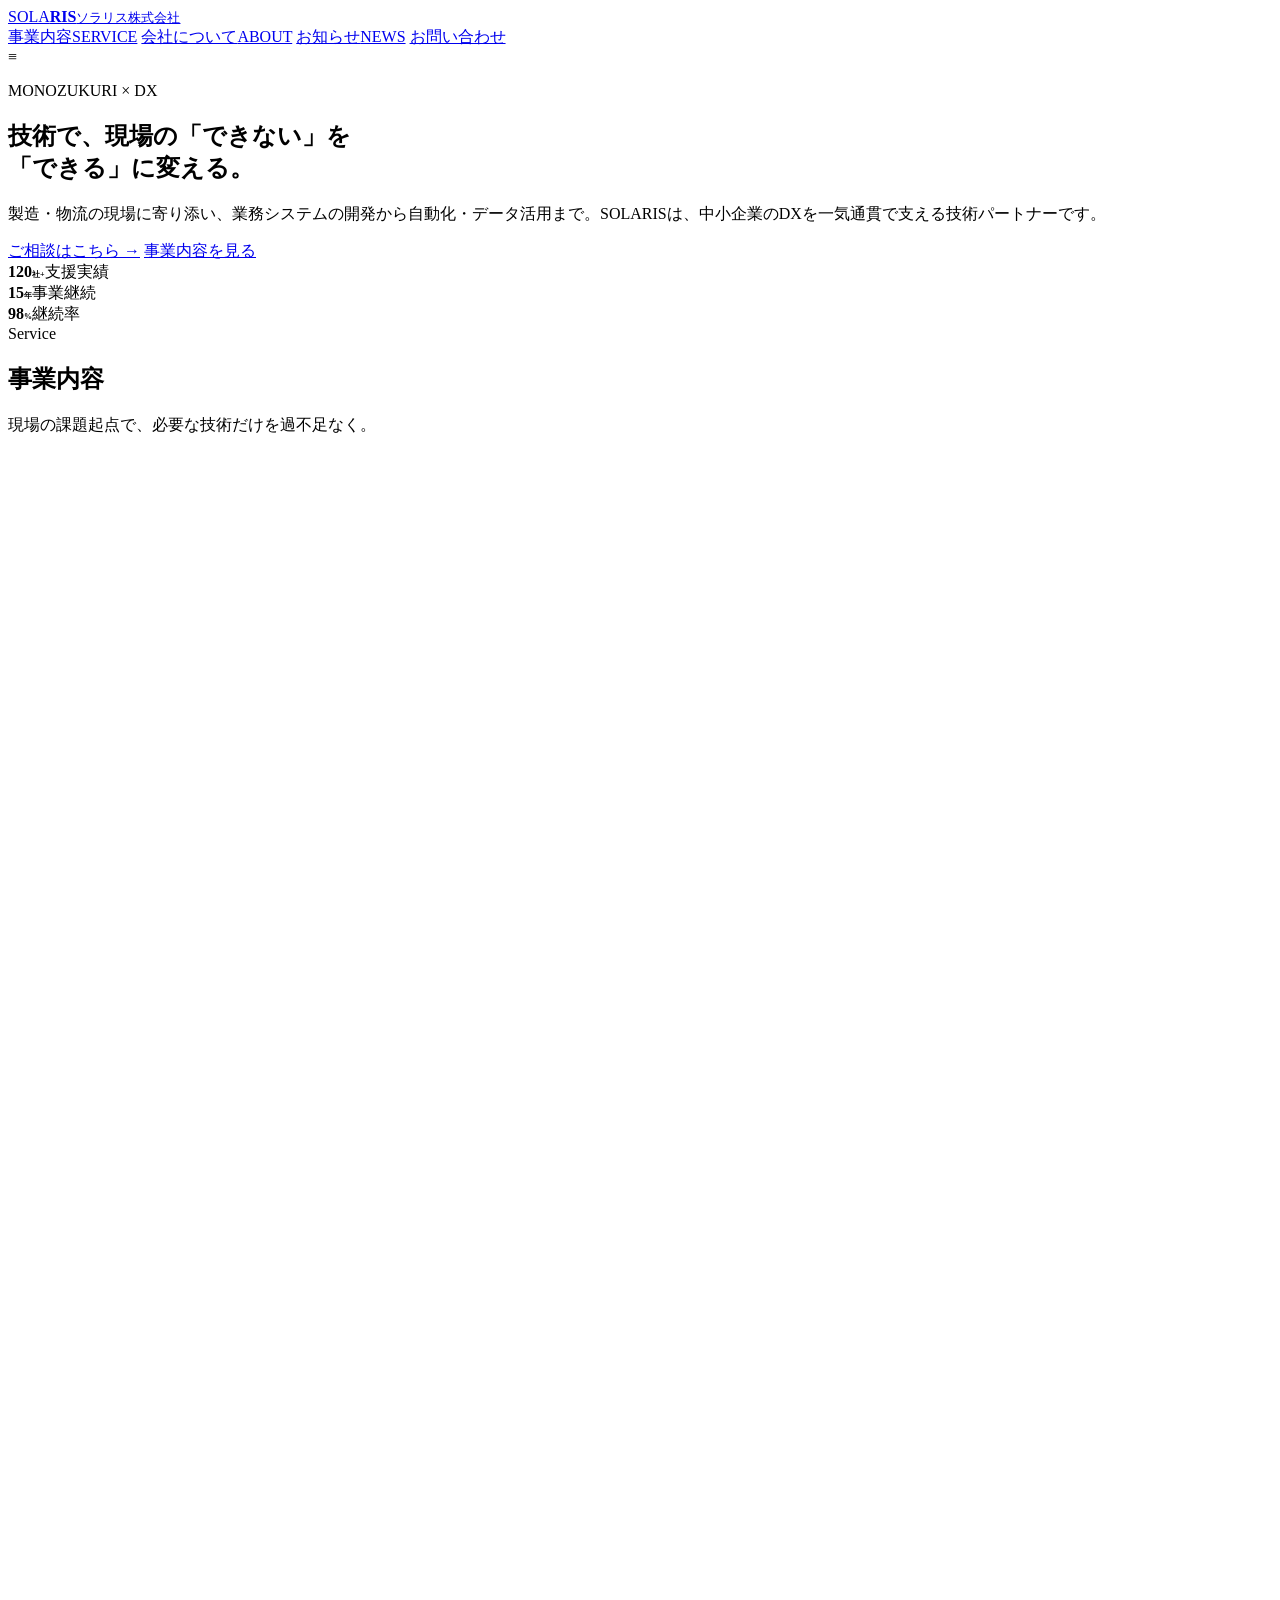
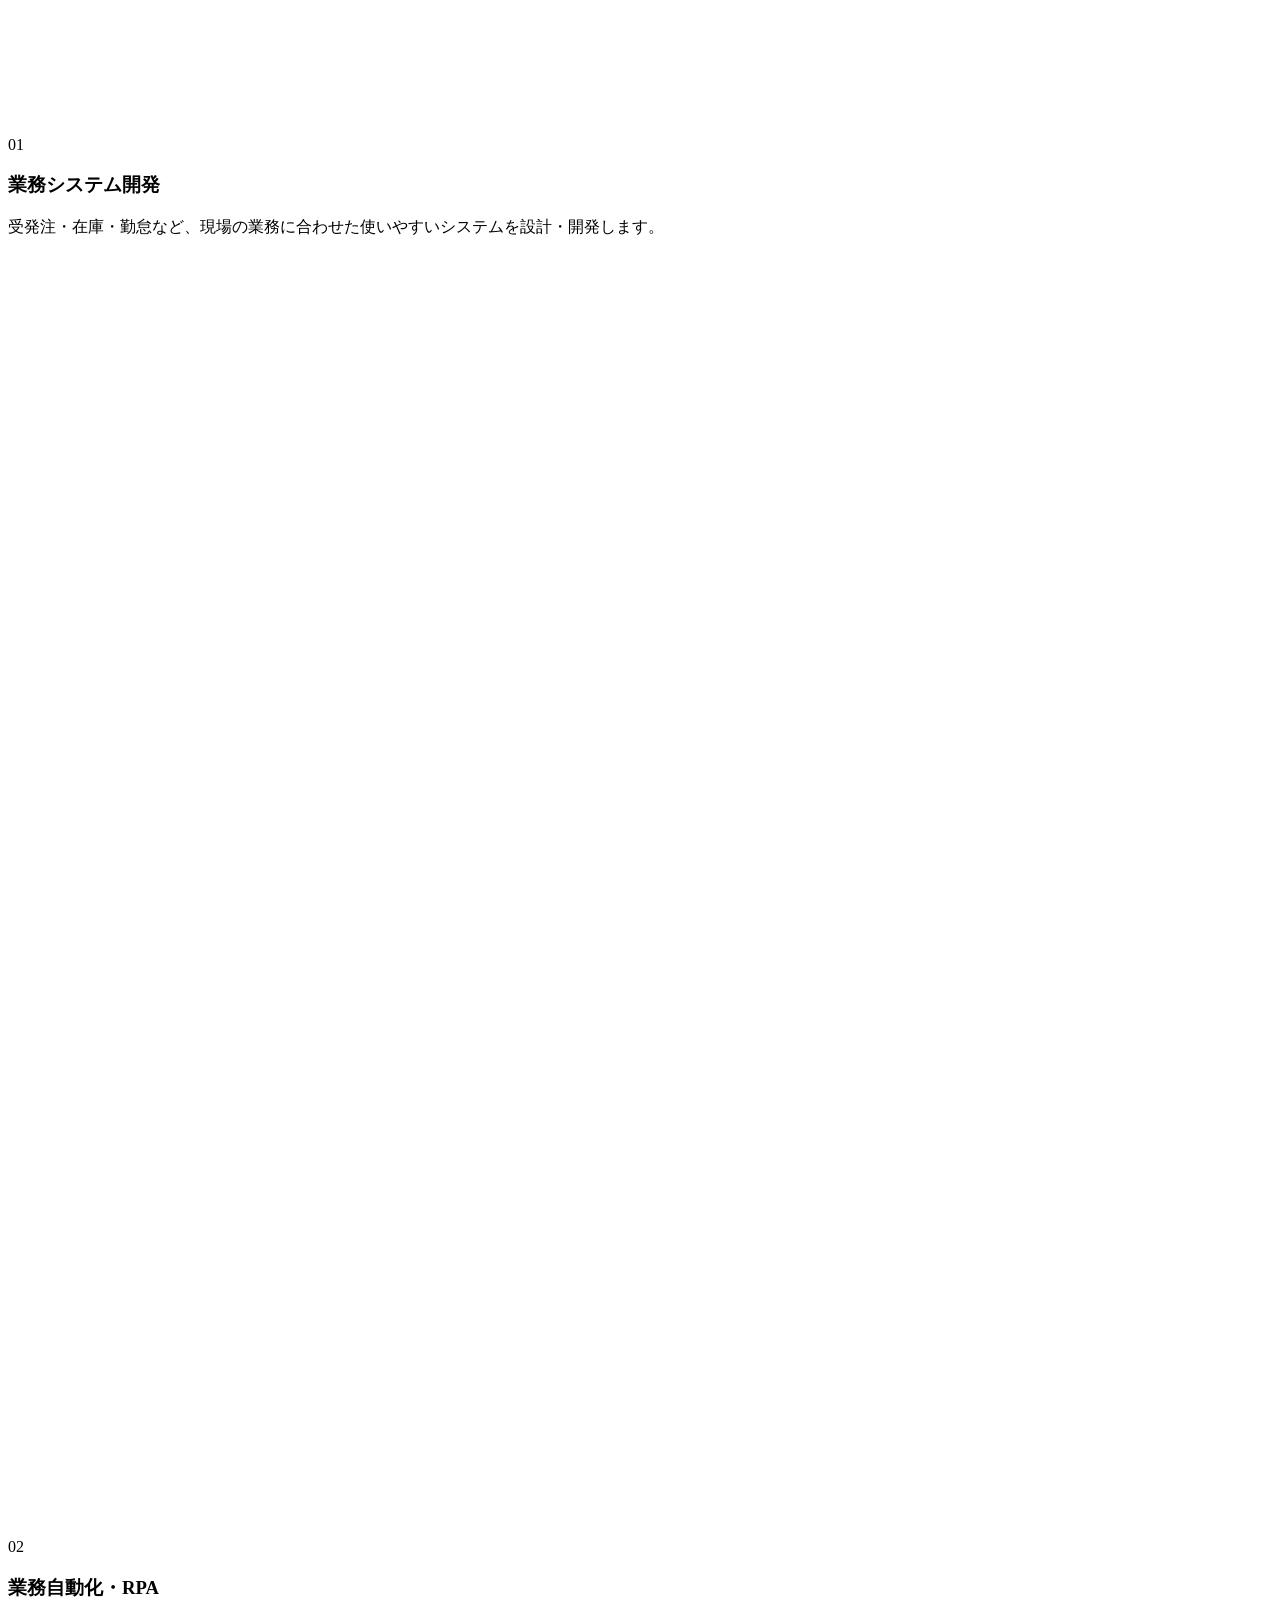
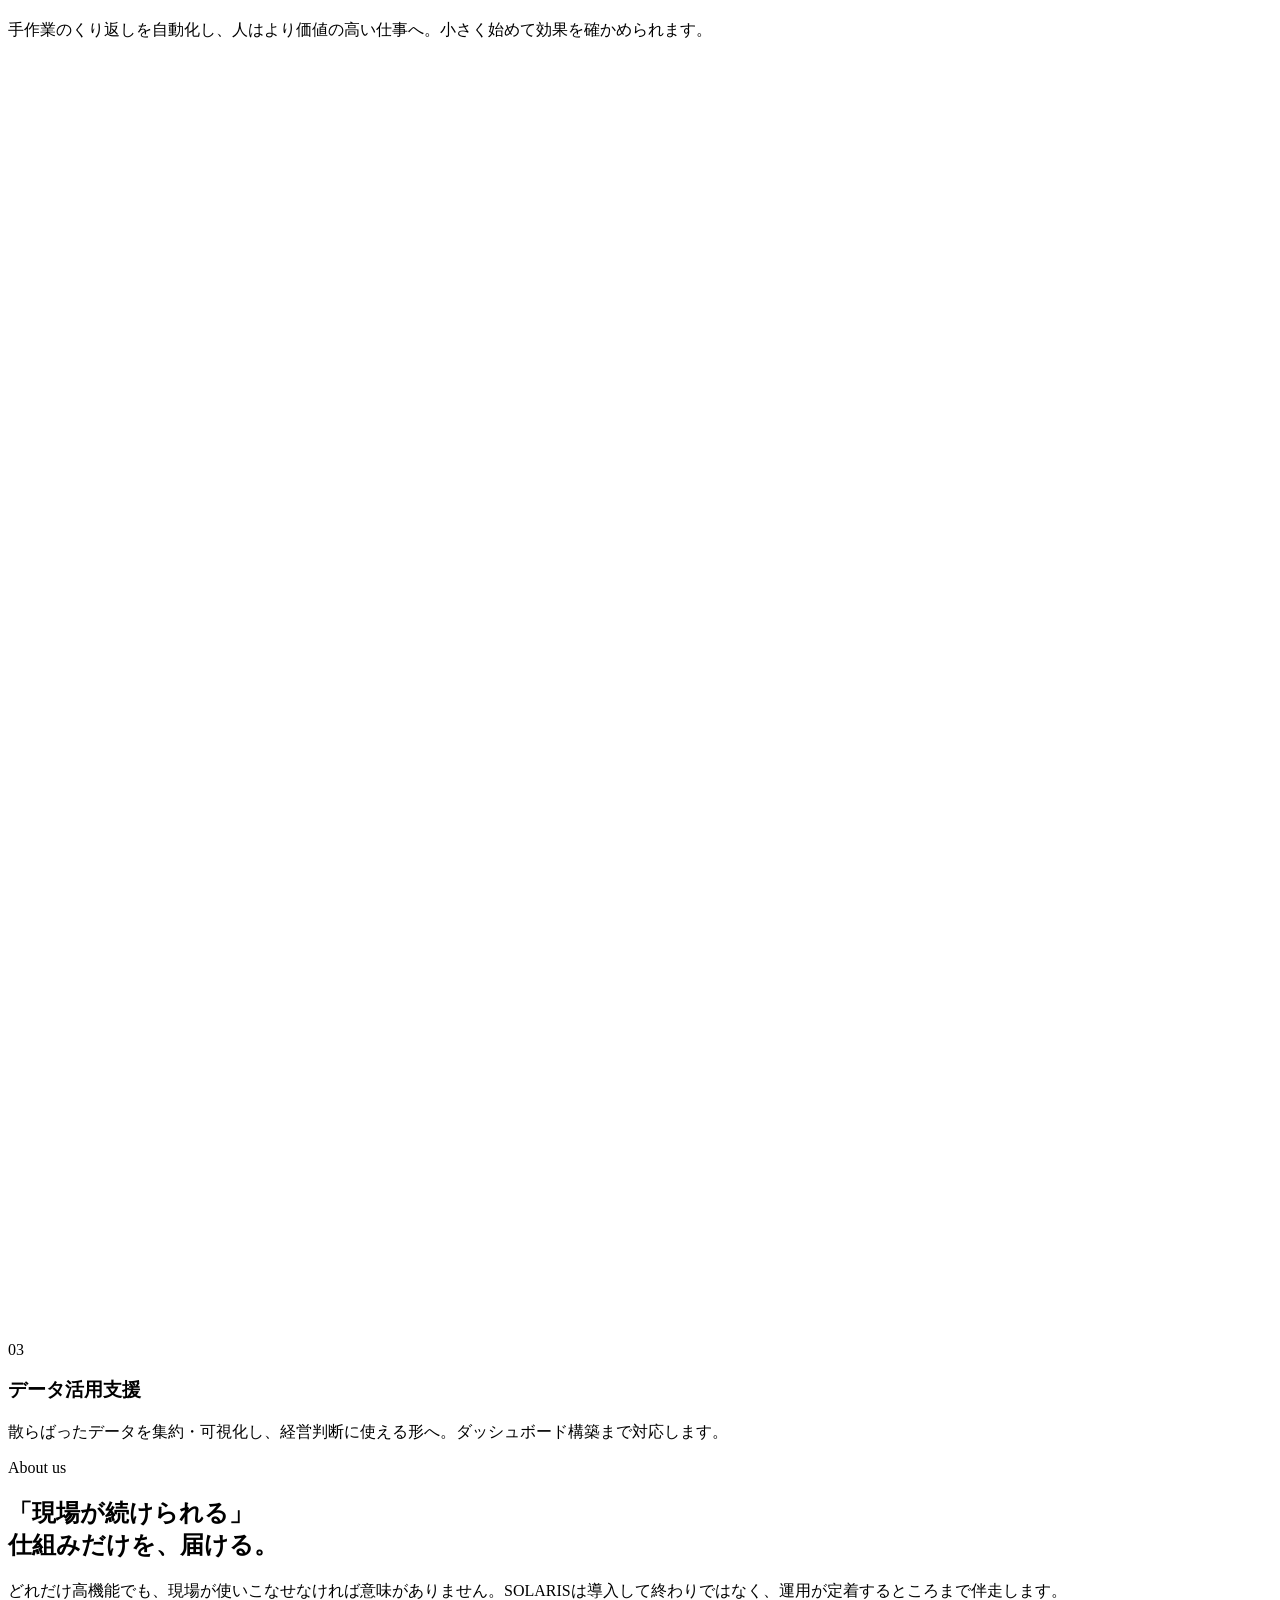
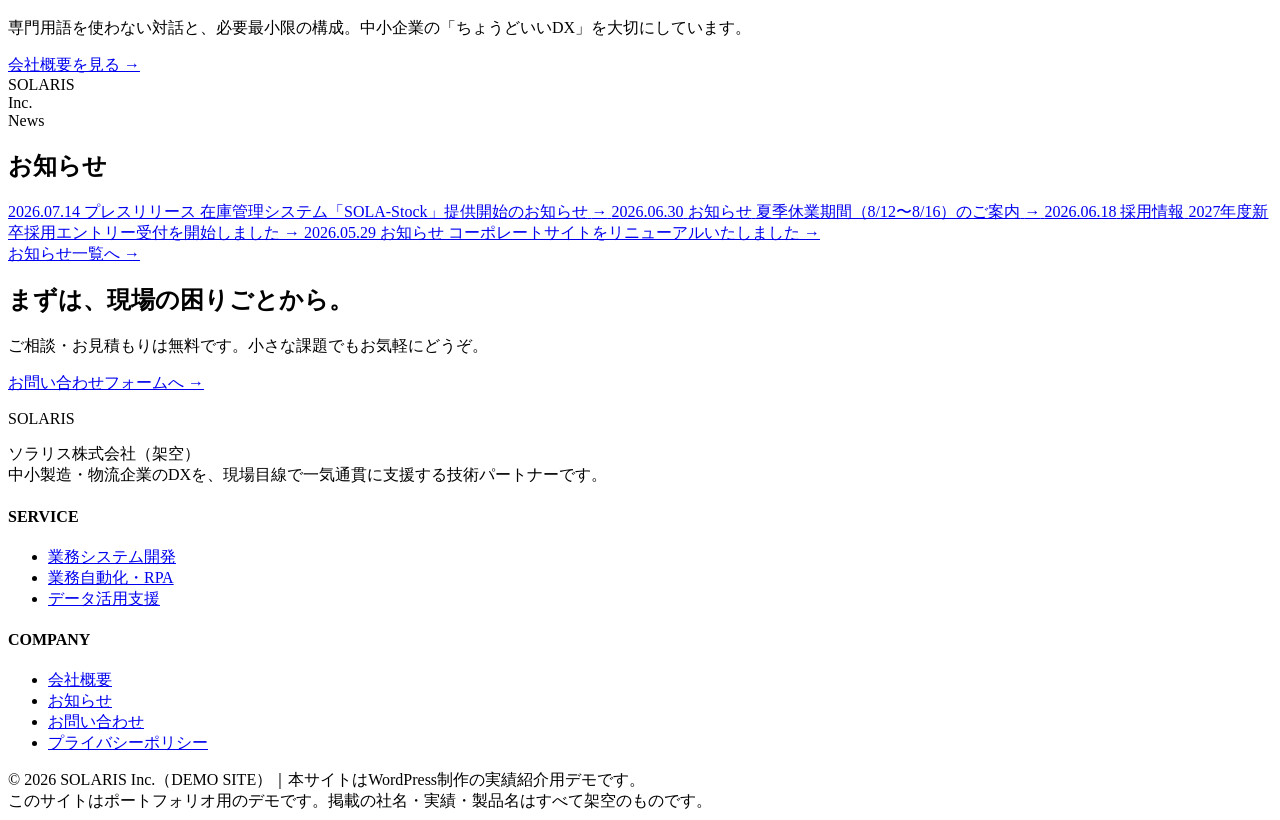
==== index.html @ fe6686fa "Add files via upload" ====
<!DOCTYPE html>
<html lang="ja">
<head>
<meta charset="UTF-8">
<meta name="viewport" content="width=device-width, initial-scale=1.0">
<title>株式会社SOLARIS｜ものづくりDXを支える技術パートナー（デモ）</title>
<meta name="description" content="WordPress実績用デモ。架空企業SOLARISのコーポレートサイトです。">
<link rel="preconnect" href="https://fonts.googleapis.com">
<link rel="preconnect" href="https://fonts.gstatic.com" crossorigin>
<link href="https://fonts.googleapis.com/css2?family=Noto+Sans+JP:wght@400;500;700&family=Zen+Old+Mincho:wght@500;600&display=swap" rel="stylesheet">
<link rel="stylesheet" href="assets/style.css">
</head>
<body>

<header class="hdr">
  <div class="hdr__in">
    <a class="logo" href="index.html">SOLA<b>RIS</b><small>ソラリス株式会社</small></a>
    <nav class="nav">
      <a href="#service">事業内容<span class="en">SERVICE</span></a>
      <a href="#about">会社について<span class="en">ABOUT</span></a>
      <a href="news.html">お知らせ<span class="en">NEWS</span></a>
      <a class="nav__cta" href="#contact">お問い合わせ</a>
    </nav>
    <div class="hdr__menu">≡</div>
  </div>
</header>

<!-- HERO -->
<section class="hero">
  <div class="hero__in">
    <p class="hero__eyebrow">MONOZUKURI × DX</p>
    <h1>技術で、現場の<span>「できない」</span>を<br>「できる」に変える。</h1>
    <p>製造・物流の現場に寄り添い、業務システムの開発から自動化・データ活用まで。SOLARISは、中小企業のDXを一気通貫で支える技術パートナーです。</p>
    <div class="hero__btns">
      <a class="btn" href="#contact">ご相談はこちら →</a>
      <a class="btn btn--ghost" href="#service">事業内容を見る</a>
    </div>
    <div class="hero__stats">
      <div class="hero__stat"><b>120<span style="font-size:.5em">社+</span></b><span>支援実績</span></div>
      <div class="hero__stat"><b>15<span style="font-size:.5em">年</span></b><span>事業継続</span></div>
      <div class="hero__stat"><b>98<span style="font-size:.5em">%</span></b><span>継続率</span></div>
    </div>
  </div>
</section>

<!-- SERVICE -->
<section class="sec" id="service">
  <div class="inner">
    <div class="sec-head">
      <span class="en">Service</span>
      <h2>事業内容</h2>
      <p>現場の課題起点で、必要な技術だけを過不足なく。</p>
    </div>
    <div class="svc">
      <div class="svc__card">
        <div class="svc__ic"><svg viewBox="0 0 24 24" fill="none" stroke-width="1.8" stroke-linecap="round" stroke-linejoin="round"><rect x="3" y="4" width="18" height="12" rx="2"/><path d="M8 20h8M12 16v4"/></svg></div>
        <p class="svc__no">01</p>
        <h3>業務システム開発</h3>
        <p>受発注・在庫・勤怠など、現場の業務に合わせた使いやすいシステムを設計・開発します。</p>
      </div>
      <div class="svc__card">
        <div class="svc__ic"><svg viewBox="0 0 24 24" fill="none" stroke-width="1.8" stroke-linecap="round" stroke-linejoin="round"><path d="M12 3v4M12 17v4M5 12H3M21 12h-2M6 6l-1.5-1.5M18 18l1.5 1.5"/><circle cx="12" cy="12" r="4"/></svg></div>
        <p class="svc__no">02</p>
        <h3>業務自動化・RPA</h3>
        <p>手作業のくり返しを自動化し、人はより価値の高い仕事へ。小さく始めて効果を確かめられます。</p>
      </div>
      <div class="svc__card">
        <div class="svc__ic"><svg viewBox="0 0 24 24" fill="none" stroke-width="1.8" stroke-linecap="round" stroke-linejoin="round"><path d="M4 19V5M4 19h16M8 15l3-4 3 2 4-6"/></svg></div>
        <p class="svc__no">03</p>
        <h3>データ活用支援</h3>
        <p>散らばったデータを集約・可視化し、経営判断に使える形へ。ダッシュボード構築まで対応します。</p>
      </div>
    </div>
  </div>
</section>

<!-- ABOUT -->
<section class="sec sec--gray" id="about">
  <div class="inner">
    <div class="about">
      <div class="about__txt">
        <span class="en">About us</span>
        <h2>「現場が続けられる」<br>仕組みだけを、届ける。</h2>
        <p>どれだけ高機能でも、現場が使いこなせなければ意味がありません。SOLARISは導入して終わりではなく、運用が定着するところまで伴走します。</p>
        <p>専門用語を使わない対話と、必要最小限の構成。中小企業の「ちょうどいいDX」を大切にしています。</p>
        <a class="link-btn" href="#" style="margin-top:8px">会社概要を見る →</a>
      </div>
      <div class="about__visual"><span class="en">SOLARIS<br>Inc.</span></div>
    </div>
  </div>
</section>

<!-- NEWS preview -->
<section class="sec" id="news">
  <div class="inner">
    <div class="sec-head">
      <span class="en">News</span>
      <h2>お知らせ</h2>
    </div>
    <div class="news-list">
      <a class="news-item" href="news-article.html">
        <span class="news-item__date">2026.07.14</span>
        <span class="news-item__cat press">プレスリリース</span>
        <span class="news-item__ttl">在庫管理システム「SOLA-Stock」提供開始のお知らせ</span>
        <span class="news-item__arrow">→</span>
      </a>
      <a class="news-item" href="news-article.html">
        <span class="news-item__date">2026.06.30</span>
        <span class="news-item__cat">お知らせ</span>
        <span class="news-item__ttl">夏季休業期間（8/12〜8/16）のご案内</span>
        <span class="news-item__arrow">→</span>
      </a>
      <a class="news-item" href="news-article.html">
        <span class="news-item__date">2026.06.18</span>
        <span class="news-item__cat recruit">採用情報</span>
        <span class="news-item__ttl">2027年度新卒採用エントリー受付を開始しました</span>
        <span class="news-item__arrow">→</span>
      </a>
      <a class="news-item" href="news-article.html">
        <span class="news-item__date">2026.05.29</span>
        <span class="news-item__cat">お知らせ</span>
        <span class="news-item__ttl">コーポレートサイトをリニューアルいたしました</span>
        <span class="news-item__arrow">→</span>
      </a>
    </div>
    <div class="news-more"><a class="link-btn" href="news.html">お知らせ一覧へ →</a></div>
  </div>
</section>

<!-- CTA -->
<section class="cta" id="contact">
  <div class="inner">
    <h2>まずは、現場の困りごとから。</h2>
    <p>ご相談・お見積もりは無料です。小さな課題でもお気軽にどうぞ。</p>
    <a class="btn" href="#" onclick="return false">お問い合わせフォームへ →</a>
  </div>
</section>

<!-- FOOTER -->
<footer class="ft">
  <div class="inner">
    <div class="ft__grid">
      <div>
        <p class="ft__logo">SOLARIS</p>
        <p class="ft__desc">ソラリス株式会社（架空）<br>中小製造・物流企業のDXを、現場目線で一気通貫に支援する技術パートナーです。</p>
      </div>
      <div>
        <h4>SERVICE</h4>
        <ul>
          <li><a href="#service">業務システム開発</a></li>
          <li><a href="#service">業務自動化・RPA</a></li>
          <li><a href="#service">データ活用支援</a></li>
        </ul>
      </div>
      <div>
        <h4>COMPANY</h4>
        <ul>
          <li><a href="#about">会社概要</a></li>
          <li><a href="news.html">お知らせ</a></li>
          <li><a href="#contact">お問い合わせ</a></li>
          <li><a href="#">プライバシーポリシー</a></li>
        </ul>
      </div>
    </div>
    <div class="ft__bottom">© 2026 SOLARIS Inc.（DEMO SITE）｜本サイトはWordPress制作の実績紹介用デモです。</div>
  </div>
</footer>
<div class="demo-note">このサイトはポートフォリオ用のデモです。掲載の社名・実績・製品名はすべて架空のものです。</div>

</body>
</html>
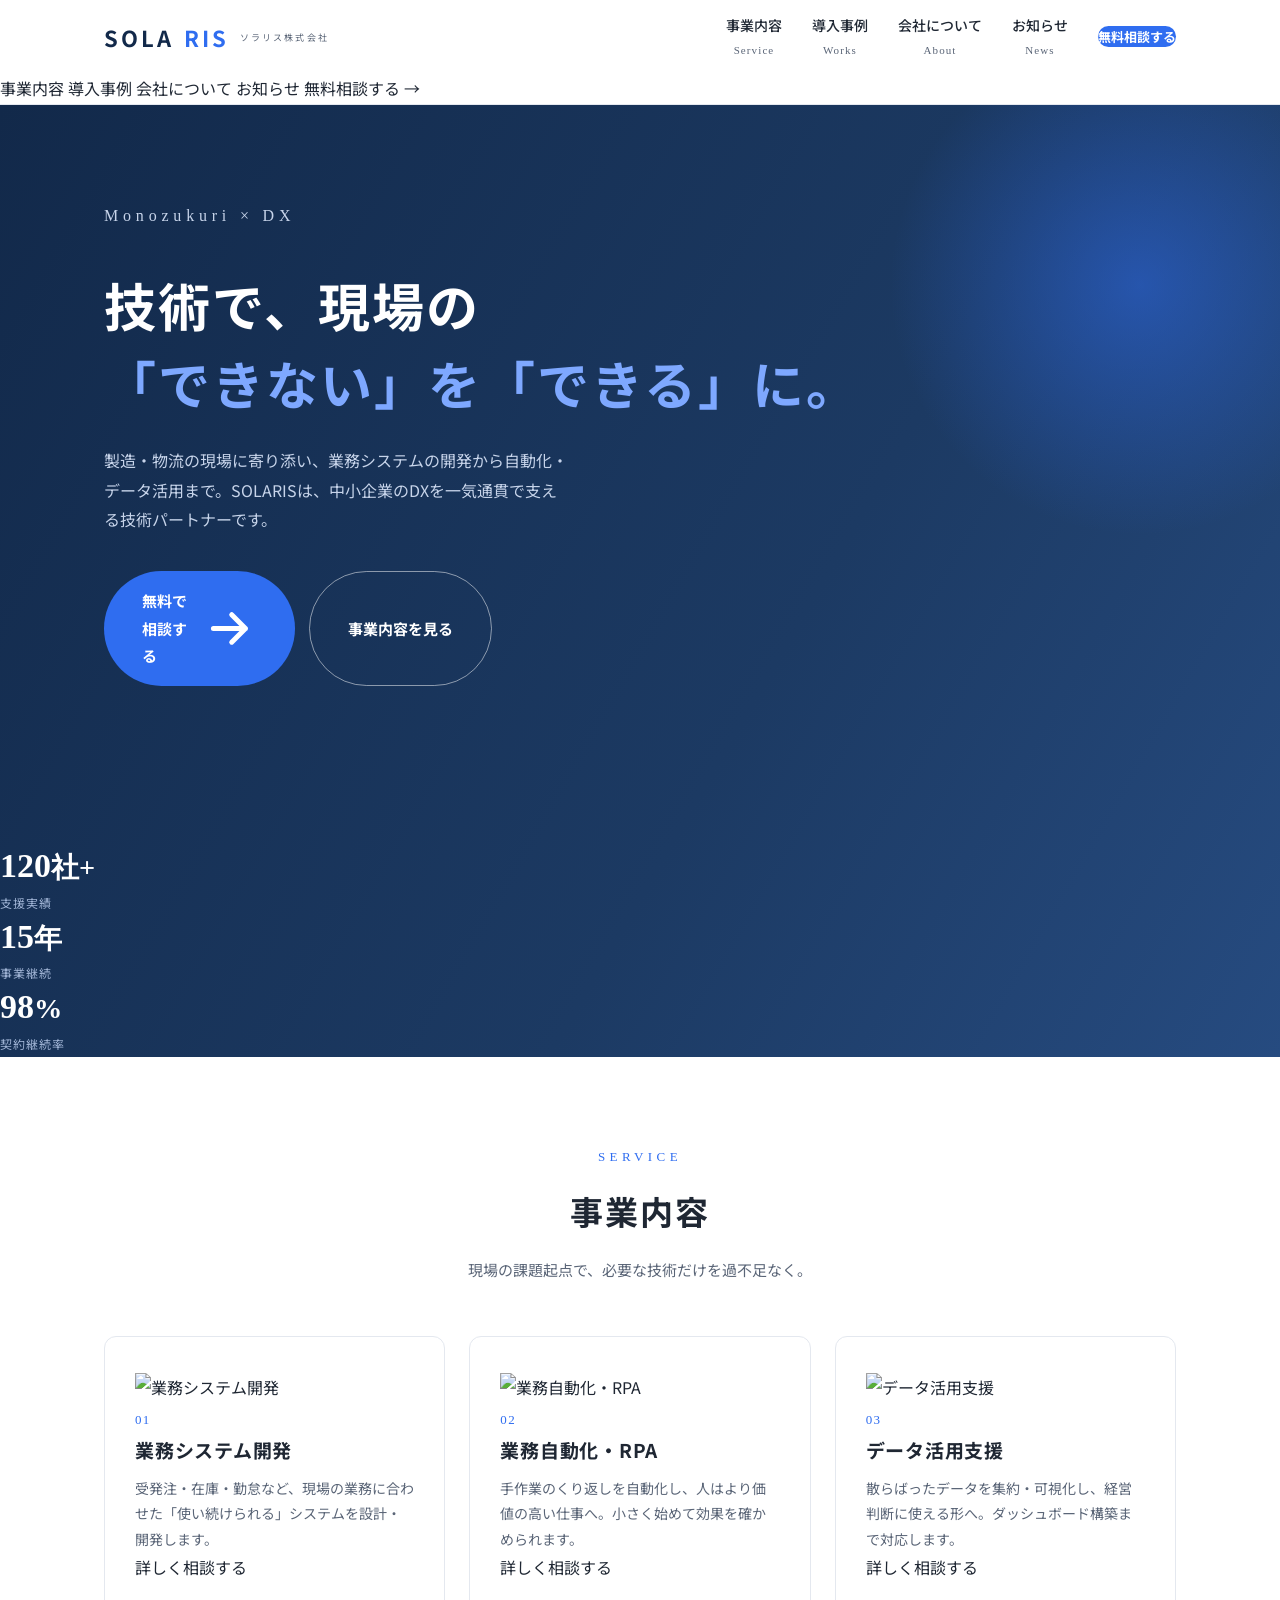
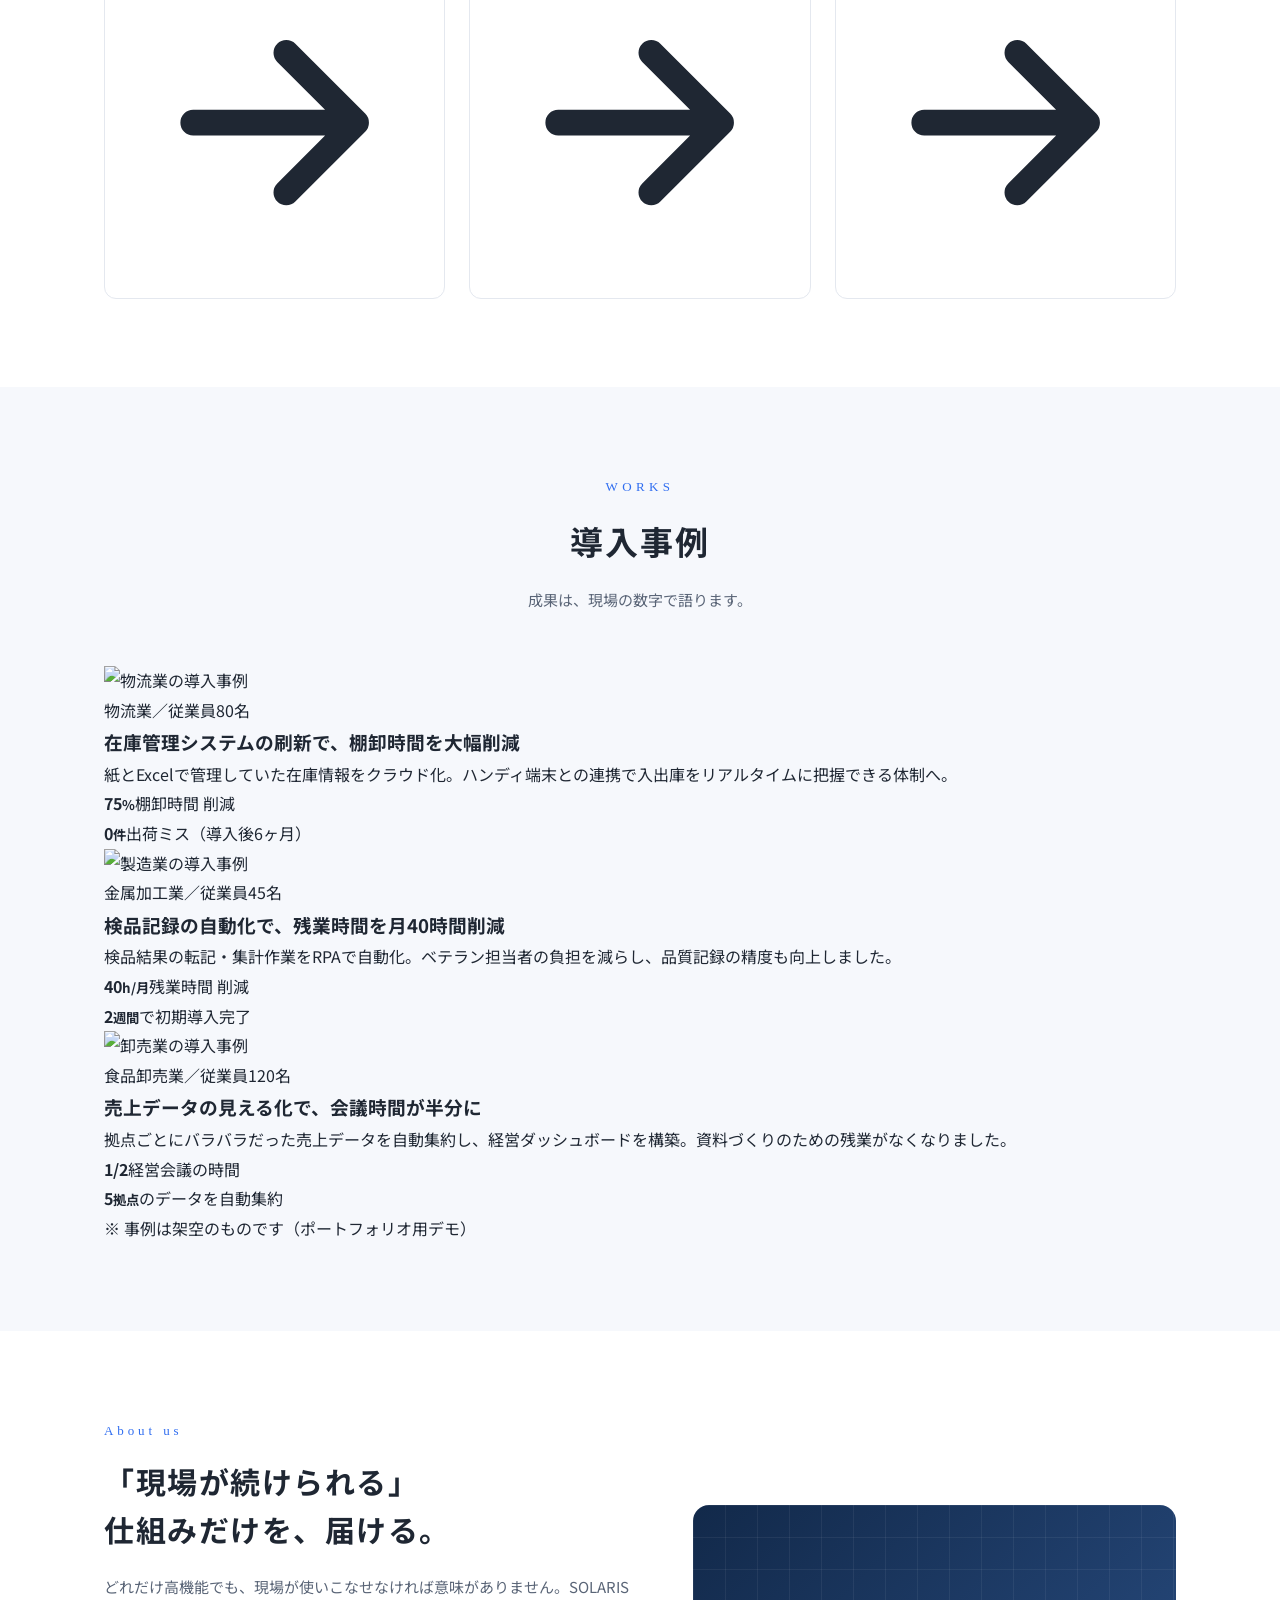
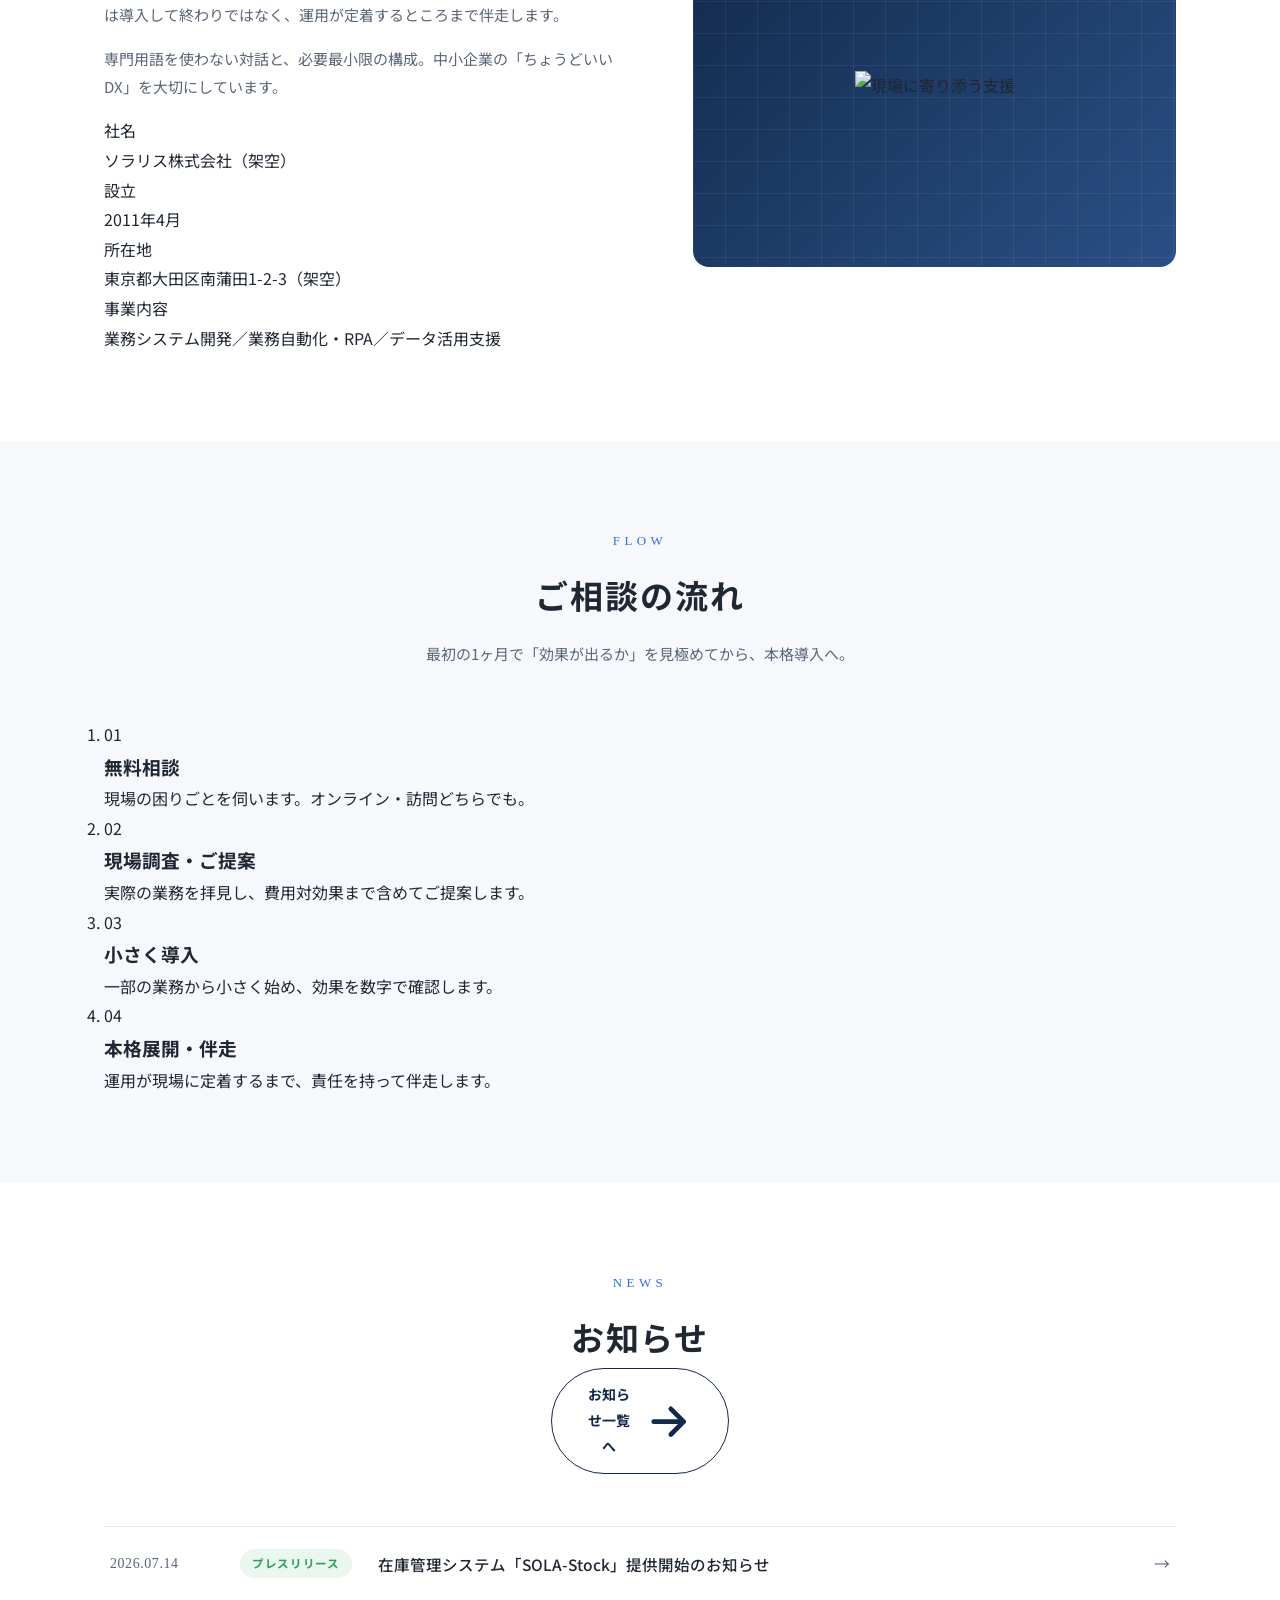
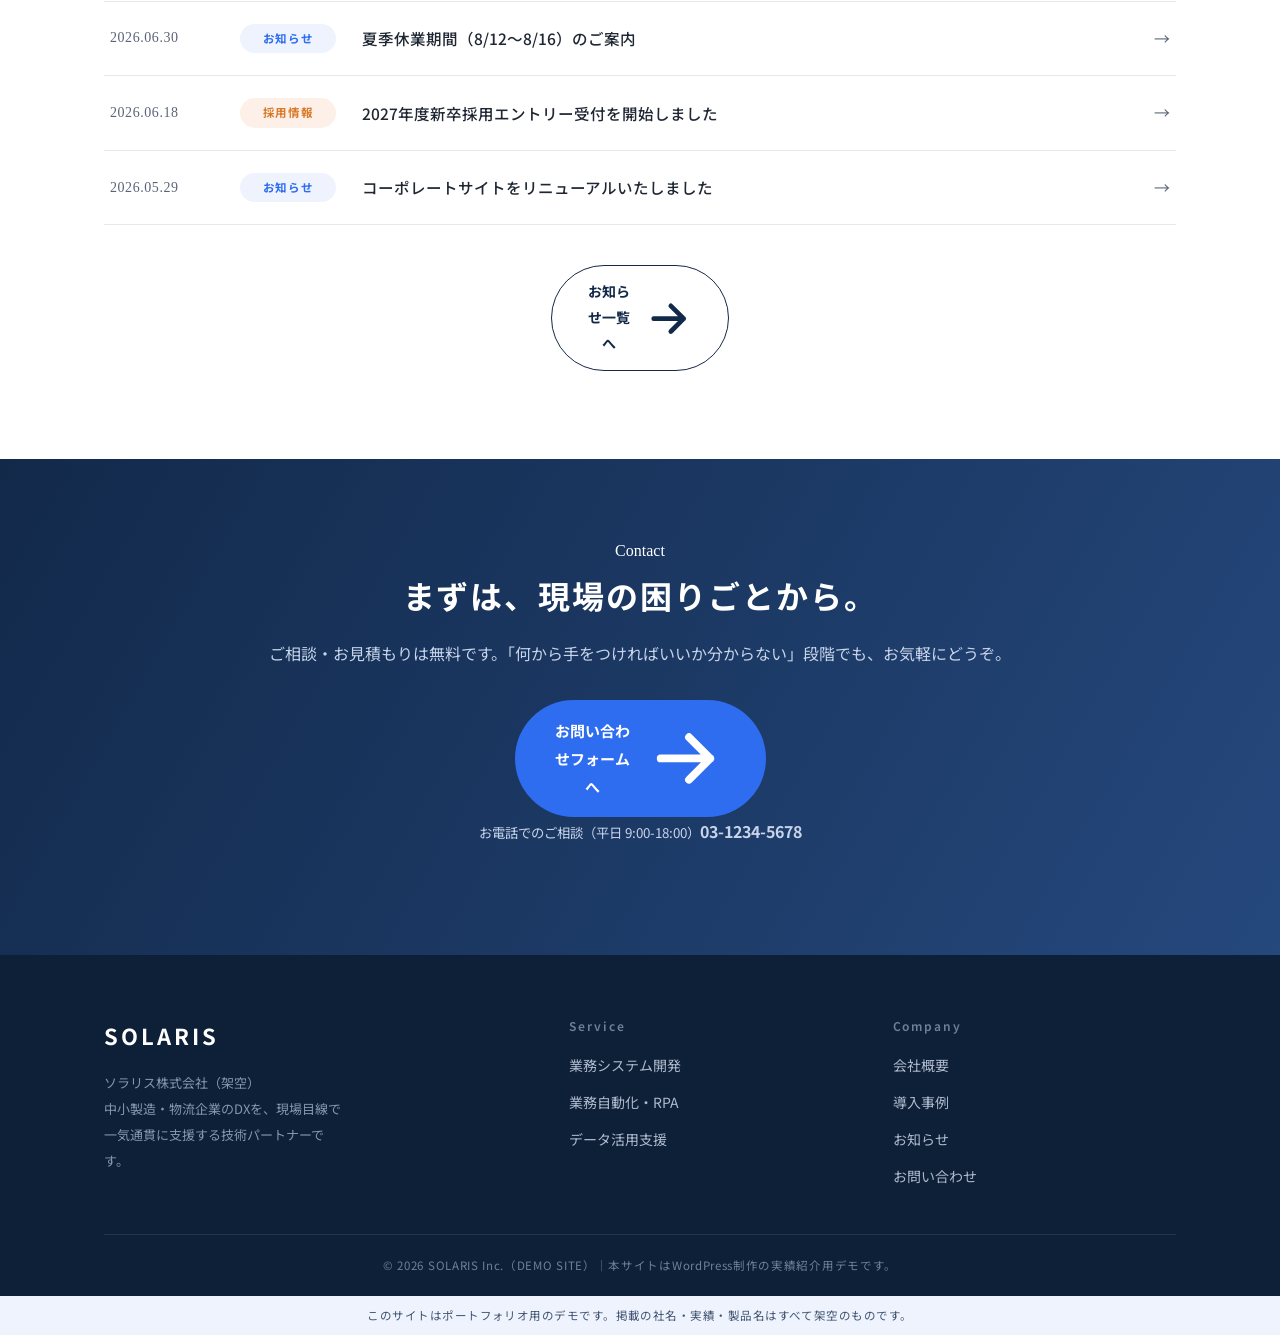
==== commit f7f8de45: "デザインリニューアル：写真主体のモダンデザインに刷新（トップ・下層）" ====
--- a/index.html
+++ b/index.html
@@ -7,38 +7,49 @@
 <meta name="description" content="WordPress実績用デモ。架空企業SOLARISのコーポレートサイトです。">
 <link rel="preconnect" href="https://fonts.googleapis.com">
 <link rel="preconnect" href="https://fonts.gstatic.com" crossorigin>
-<link href="https://fonts.googleapis.com/css2?family=Noto+Sans+JP:wght@400;500;700&family=Zen+Old+Mincho:wght@500;600&display=swap" rel="stylesheet">
+<link href="https://fonts.googleapis.com/css2?family=Noto+Sans+JP:wght@400;500;700;900&family=Montserrat:wght@500;600;700;800&display=swap" rel="stylesheet">
 <link rel="stylesheet" href="assets/style.css">
 </head>
 <body>
 
-<header class="hdr">
+<header class="hdr" id="hdr">
   <div class="hdr__in">
     <a class="logo" href="index.html">SOLA<b>RIS</b><small>ソラリス株式会社</small></a>
     <nav class="nav">
-      <a href="#service">事業内容<span class="en">SERVICE</span></a>
-      <a href="#about">会社について<span class="en">ABOUT</span></a>
-      <a href="news.html">お知らせ<span class="en">NEWS</span></a>
-      <a class="nav__cta" href="#contact">お問い合わせ</a>
+      <a href="#service">事業内容<span class="en">Service</span></a>
+      <a href="#works">導入事例<span class="en">Works</span></a>
+      <a href="#about">会社について<span class="en">About</span></a>
+      <a href="news.html">お知らせ<span class="en">News</span></a>
+      <a class="nav__cta" href="#contact">無料相談する<svg viewBox="0 0 24 24" fill="none" stroke="currentColor" stroke-width="2.2" stroke-linecap="round" stroke-linejoin="round"><path d="M5 12h14M13 6l6 6-6 6"/></svg></a>
     </nav>
-    <div class="hdr__menu">≡</div>
+    <button class="hdr__menu" id="menuBtn" aria-label="メニュー"><span></span><span></span><span></span></button>
+  </div>
+  <div class="drawer" id="drawer">
+    <a href="#service">事業内容</a>
+    <a href="#works">導入事例</a>
+    <a href="#about">会社について</a>
+    <a href="news.html">お知らせ</a>
+    <a class="drawer__cta" href="#contact">無料相談する →</a>
   </div>
 </header>
 
 <!-- HERO -->
 <section class="hero">
+  <div class="hero__bg"><img src="assets/img/hero.jpg" alt=""></div>
   <div class="hero__in">
-    <p class="hero__eyebrow">MONOZUKURI × DX</p>
-    <h1>技術で、現場の<span>「できない」</span>を<br>「できる」に変える。</h1>
-    <p>製造・物流の現場に寄り添い、業務システムの開発から自動化・データ活用まで。SOLARISは、中小企業のDXを一気通貫で支える技術パートナーです。</p>
+    <p class="hero__eyebrow"><span>Monozukuri × DX</span></p>
+    <h1>技術で、現場の<br><span class="nw">「できない」を</span><span class="nw">「できる」に。</span></h1>
+    <p class="hero__lead">製造・物流の現場に寄り添い、業務システムの開発から自動化・データ活用まで。SOLARISは、中小企業のDXを一気通貫で支える技術パートナーです。</p>
     <div class="hero__btns">
-      <a class="btn" href="#contact">ご相談はこちら →</a>
+      <a class="btn" href="#contact">無料で相談する<svg viewBox="0 0 24 24" fill="none" stroke="currentColor" stroke-width="2.2" stroke-linecap="round" stroke-linejoin="round"><path d="M5 12h14M13 6l6 6-6 6"/></svg></a>
       <a class="btn btn--ghost" href="#service">事業内容を見る</a>
     </div>
-    <div class="hero__stats">
-      <div class="hero__stat"><b>120<span style="font-size:.5em">社+</span></b><span>支援実績</span></div>
-      <div class="hero__stat"><b>15<span style="font-size:.5em">年</span></b><span>事業継続</span></div>
-      <div class="hero__stat"><b>98<span style="font-size:.5em">%</span></b><span>継続率</span></div>
+  </div>
+  <div class="hero__stats">
+    <div class="hero__stats-in">
+      <div class="hero__stat"><b>120<small>社+</small></b><span>支援実績</span></div>
+      <div class="hero__stat"><b>15<small>年</small></b><span>事業継続</span></div>
+      <div class="hero__stat"><b>98<small>%</small></b><span>契約継続率</span></div>
     </div>
   </div>
 </section>
@@ -46,58 +57,133 @@
 <!-- SERVICE -->
 <section class="sec" id="service">
   <div class="inner">
-    <div class="sec-head">
+    <div class="sec-head reveal">
       <span class="en">Service</span>
       <h2>事業内容</h2>
       <p>現場の課題起点で、必要な技術だけを過不足なく。</p>
     </div>
     <div class="svc">
-      <div class="svc__card">
-        <div class="svc__ic"><svg viewBox="0 0 24 24" fill="none" stroke-width="1.8" stroke-linecap="round" stroke-linejoin="round"><rect x="3" y="4" width="18" height="12" rx="2"/><path d="M8 20h8M12 16v4"/></svg></div>
-        <p class="svc__no">01</p>
-        <h3>業務システム開発</h3>
-        <p>受発注・在庫・勤怠など、現場の業務に合わせた使いやすいシステムを設計・開発します。</p>
-      </div>
-      <div class="svc__card">
-        <div class="svc__ic"><svg viewBox="0 0 24 24" fill="none" stroke-width="1.8" stroke-linecap="round" stroke-linejoin="round"><path d="M12 3v4M12 17v4M5 12H3M21 12h-2M6 6l-1.5-1.5M18 18l1.5 1.5"/><circle cx="12" cy="12" r="4"/></svg></div>
-        <p class="svc__no">02</p>
-        <h3>業務自動化・RPA</h3>
-        <p>手作業のくり返しを自動化し、人はより価値の高い仕事へ。小さく始めて効果を確かめられます。</p>
-      </div>
-      <div class="svc__card">
-        <div class="svc__ic"><svg viewBox="0 0 24 24" fill="none" stroke-width="1.8" stroke-linecap="round" stroke-linejoin="round"><path d="M4 19V5M4 19h16M8 15l3-4 3 2 4-6"/></svg></div>
-        <p class="svc__no">03</p>
-        <h3>データ活用支援</h3>
-        <p>散らばったデータを集約・可視化し、経営判断に使える形へ。ダッシュボード構築まで対応します。</p>
-      </div>
-    </div>
+      <a class="svc__card reveal" href="#contact">
+        <div class="svc__ph"><img src="assets/img/svc-system.jpg" alt="業務システム開発" loading="lazy"><span class="svc__no">01</span></div>
+        <div class="svc__body">
+          <h3>業務システム開発</h3>
+          <p>受発注・在庫・勤怠など、現場の業務に合わせた「使い続けられる」システムを設計・開発します。</p>
+          <span class="svc__more">詳しく相談する<svg viewBox="0 0 24 24" fill="none" stroke="currentColor" stroke-width="2.2" stroke-linecap="round" stroke-linejoin="round"><path d="M5 12h14M13 6l6 6-6 6"/></svg></span>
+        </div>
+      </a>
+      <a class="svc__card reveal" href="#contact" style="transition-delay:.08s">
+        <div class="svc__ph"><img src="assets/img/svc-rpa.jpg" alt="業務自動化・RPA" loading="lazy"><span class="svc__no">02</span></div>
+        <div class="svc__body">
+          <h3>業務自動化・RPA</h3>
+          <p>手作業のくり返しを自動化し、人はより価値の高い仕事へ。小さく始めて効果を確かめられます。</p>
+          <span class="svc__more">詳しく相談する<svg viewBox="0 0 24 24" fill="none" stroke="currentColor" stroke-width="2.2" stroke-linecap="round" stroke-linejoin="round"><path d="M5 12h14M13 6l6 6-6 6"/></svg></span>
+        </div>
+      </a>
+      <a class="svc__card reveal" href="#contact" style="transition-delay:.16s">
+        <div class="svc__ph"><img src="assets/img/svc-data.jpg" alt="データ活用支援" loading="lazy"><span class="svc__no">03</span></div>
+        <div class="svc__body">
+          <h3>データ活用支援</h3>
+          <p>散らばったデータを集約・可視化し、経営判断に使える形へ。ダッシュボード構築まで対応します。</p>
+          <span class="svc__more">詳しく相談する<svg viewBox="0 0 24 24" fill="none" stroke="currentColor" stroke-width="2.2" stroke-linecap="round" stroke-linejoin="round"><path d="M5 12h14M13 6l6 6-6 6"/></svg></span>
+        </div>
+      </a>
+    </div>
+  </div>
+</section>
+
+<!-- WORKS -->
+<section class="sec sec--gray" id="works">
+  <div class="inner">
+    <div class="sec-head reveal">
+      <span class="en">Works</span>
+      <h2>導入事例</h2>
+      <p>成果は、現場の数字で語ります。</p>
+    </div>
+    <div class="works">
+      <article class="work reveal">
+        <div class="work__ph"><img src="assets/img/case-warehouse.jpg" alt="物流業の導入事例" loading="lazy"><span class="work__tag">物流業／従業員80名</span></div>
+        <div class="work__body">
+          <h3>在庫管理システムの刷新で、棚卸時間を大幅削減</h3>
+          <p>紙とExcelで管理していた在庫情報をクラウド化。ハンディ端末との連携で入出庫をリアルタイムに把握できる体制へ。</p>
+          <div class="work__nums">
+            <div><b>75<small>%</small></b><span>棚卸時間 削減</span></div>
+            <div><b>0<small>件</small></b><span>出荷ミス（導入後6ヶ月）</span></div>
+          </div>
+        </div>
+      </article>
+      <article class="work reveal" style="transition-delay:.08s">
+        <div class="work__ph"><img src="assets/img/case-factory.jpg" alt="製造業の導入事例" loading="lazy"><span class="work__tag">金属加工業／従業員45名</span></div>
+        <div class="work__body">
+          <h3>検品記録の自動化で、残業時間を月40時間削減</h3>
+          <p>検品結果の転記・集計作業をRPAで自動化。ベテラン担当者の負担を減らし、品質記録の精度も向上しました。</p>
+          <div class="work__nums">
+            <div><b>40<small>h/月</small></b><span>残業時間 削減</span></div>
+            <div><b>2<small>週間</small></b><span>で初期導入完了</span></div>
+          </div>
+        </div>
+      </article>
+      <article class="work reveal" style="transition-delay:.16s">
+        <div class="work__ph"><img src="assets/img/case-meeting.jpg" alt="卸売業の導入事例" loading="lazy"><span class="work__tag">食品卸売業／従業員120名</span></div>
+        <div class="work__body">
+          <h3>売上データの見える化で、会議時間が半分に</h3>
+          <p>拠点ごとにバラバラだった売上データを自動集約し、経営ダッシュボードを構築。資料づくりのための残業がなくなりました。</p>
+          <div class="work__nums">
+            <div><b>1/2</b><span>経営会議の時間</span></div>
+            <div><b>5<small>拠点</small></b><span>のデータを自動集約</span></div>
+          </div>
+        </div>
+      </article>
+    </div>
+    <p class="works__note">※ 事例は架空のものです（ポートフォリオ用デモ）</p>
   </div>
 </section>
 
 <!-- ABOUT -->
-<section class="sec sec--gray" id="about">
+<section class="sec" id="about">
   <div class="inner">
     <div class="about">
-      <div class="about__txt">
+      <div class="about__txt reveal">
         <span class="en">About us</span>
         <h2>「現場が続けられる」<br>仕組みだけを、届ける。</h2>
         <p>どれだけ高機能でも、現場が使いこなせなければ意味がありません。SOLARISは導入して終わりではなく、運用が定着するところまで伴走します。</p>
         <p>専門用語を使わない対話と、必要最小限の構成。中小企業の「ちょうどいいDX」を大切にしています。</p>
-        <a class="link-btn" href="#" style="margin-top:8px">会社概要を見る →</a>
-      </div>
-      <div class="about__visual"><span class="en">SOLARIS<br>Inc.</span></div>
-    </div>
+        <dl class="about__tbl">
+          <div><dt>社名</dt><dd>ソラリス株式会社（架空）</dd></div>
+          <div><dt>設立</dt><dd>2011年4月</dd></div>
+          <div><dt>所在地</dt><dd>東京都大田区南蒲田1-2-3（架空）</dd></div>
+          <div><dt>事業内容</dt><dd>業務システム開発／業務自動化・RPA／データ活用支援</dd></div>
+        </dl>
+      </div>
+      <div class="about__visual reveal"><img src="assets/img/about.jpg" alt="現場に寄り添う支援" loading="lazy"></div>
+    </div>
+  </div>
+</section>
+
+<!-- FLOW -->
+<section class="sec sec--gray" id="flow">
+  <div class="inner">
+    <div class="sec-head reveal">
+      <span class="en">Flow</span>
+      <h2>ご相談の流れ</h2>
+      <p>最初の1ヶ月で「効果が出るか」を見極めてから、本格導入へ。</p>
+    </div>
+    <ol class="flow">
+      <li class="reveal"><span class="flow__no">01</span><h3>無料相談</h3><p>現場の困りごとを伺います。オンライン・訪問どちらでも。</p></li>
+      <li class="reveal" style="transition-delay:.06s"><span class="flow__no">02</span><h3>現場調査・ご提案</h3><p>実際の業務を拝見し、費用対効果まで含めてご提案します。</p></li>
+      <li class="reveal" style="transition-delay:.12s"><span class="flow__no">03</span><h3>小さく導入</h3><p>一部の業務から小さく始め、効果を数字で確認します。</p></li>
+      <li class="reveal" style="transition-delay:.18s"><span class="flow__no">04</span><h3>本格展開・伴走</h3><p>運用が現場に定着するまで、責任を持って伴走します。</p></li>
+    </ol>
   </div>
 </section>
 
 <!-- NEWS preview -->
 <section class="sec" id="news">
   <div class="inner">
-    <div class="sec-head">
-      <span class="en">News</span>
-      <h2>お知らせ</h2>
-    </div>
-    <div class="news-list">
+    <div class="sec-head sec-head--row reveal">
+      <div><span class="en">News</span><h2>お知らせ</h2></div>
+      <a class="link-btn pc" href="news.html">お知らせ一覧へ<svg viewBox="0 0 24 24" fill="none" stroke="currentColor" stroke-width="2.2" stroke-linecap="round" stroke-linejoin="round"><path d="M5 12h14M13 6l6 6-6 6"/></svg></a>
+    </div>
+    <div class="news-list reveal">
       <a class="news-item" href="news-article.html">
         <span class="news-item__date">2026.07.14</span>
         <span class="news-item__cat press">プレスリリース</span>
@@ -123,16 +209,21 @@
         <span class="news-item__arrow">→</span>
       </a>
     </div>
-    <div class="news-more"><a class="link-btn" href="news.html">お知らせ一覧へ →</a></div>
+    <div class="news-more sp"><a class="link-btn" href="news.html">お知らせ一覧へ<svg viewBox="0 0 24 24" fill="none" stroke="currentColor" stroke-width="2.2" stroke-linecap="round" stroke-linejoin="round"><path d="M5 12h14M13 6l6 6-6 6"/></svg></a></div>
   </div>
 </section>
 
 <!-- CTA -->
 <section class="cta" id="contact">
-  <div class="inner">
+  <div class="cta__bg"><img src="assets/img/cta-bg.jpg" alt="" loading="lazy"></div>
+  <div class="inner cta__in reveal">
+    <span class="en">Contact</span>
     <h2>まずは、現場の困りごとから。</h2>
-    <p>ご相談・お見積もりは無料です。小さな課題でもお気軽にどうぞ。</p>
-    <a class="btn" href="#" onclick="return false">お問い合わせフォームへ →</a>
+    <p>ご相談・お見積もりは無料です。「何から手をつければいいか分からない」段階でも、お気軽にどうぞ。</p>
+    <div class="cta__btns">
+      <a class="btn btn--lg" href="#" onclick="return false">お問い合わせフォームへ<svg viewBox="0 0 24 24" fill="none" stroke="currentColor" stroke-width="2.2" stroke-linecap="round" stroke-linejoin="round"><path d="M5 12h14M13 6l6 6-6 6"/></svg></a>
+      <p class="cta__tel"><small>お電話でのご相談（平日 9:00-18:00）</small><b>03-1234-5678</b></p>
+    </div>
   </div>
 </section>
 
@@ -141,11 +232,11 @@
   <div class="inner">
     <div class="ft__grid">
       <div>
-        <p class="ft__logo">SOLARIS</p>
+        <p class="ft__logo">SOLA<b>RIS</b></p>
         <p class="ft__desc">ソラリス株式会社（架空）<br>中小製造・物流企業のDXを、現場目線で一気通貫に支援する技術パートナーです。</p>
       </div>
       <div>
-        <h4>SERVICE</h4>
+        <h4>Service</h4>
         <ul>
           <li><a href="#service">業務システム開発</a></li>
           <li><a href="#service">業務自動化・RPA</a></li>
@@ -153,12 +244,12 @@
         </ul>
       </div>
       <div>
-        <h4>COMPANY</h4>
+        <h4>Company</h4>
         <ul>
           <li><a href="#about">会社概要</a></li>
+          <li><a href="#works">導入事例</a></li>
           <li><a href="news.html">お知らせ</a></li>
           <li><a href="#contact">お問い合わせ</a></li>
-          <li><a href="#">プライバシーポリシー</a></li>
         </ul>
       </div>
     </div>
@@ -167,5 +258,6 @@
 </footer>
 <div class="demo-note">このサイトはポートフォリオ用のデモです。掲載の社名・実績・製品名はすべて架空のものです。</div>
 
+<script src="assets/script.js"></script>
 </body>
 </html>
--- a/assets/style.css
+++ b/assets/style.css
@@ -0,0 +1,135 @@
+/* SOLARIS corporate demo — shared styles */
+:root{
+  --navy:#12294a; --navy2:#1c3a63; --blue:#2f6df0; --blue-soft:#eef3fe;
+  --ink:#1f2733; --sub:#5a6577; --line:#e4e8ef; --bg:#ffffff; --bg2:#f6f8fc;
+  --radius:12px;
+  --sans:'Noto Sans JP','Hiragino Kaku Gothic ProN',sans-serif;
+  --serif:'Zen Old Mincho',serif;
+}
+*{margin:0;padding:0;box-sizing:border-box}
+html{scroll-behavior:smooth}
+body{font-family:var(--sans);color:var(--ink);background:var(--bg);line-height:1.85;font-size:16px;-webkit-font-smoothing:antialiased}
+img,svg{max-width:100%;display:block}
+a{color:inherit;text-decoration:none}
+.inner{max-width:1120px;margin:0 auto;padding:0 24px}
+.en{font-family:var(--serif)}
+
+/* header */
+.hdr{position:sticky;top:0;z-index:50;background:rgba(255,255,255,.94);backdrop-filter:blur(8px);border-bottom:1px solid var(--line)}
+.hdr__in{max-width:1120px;margin:0 auto;padding:0 24px;height:74px;display:flex;align-items:center;justify-content:space-between}
+.logo{font-weight:700;font-size:22px;letter-spacing:.14em;color:var(--navy);display:flex;align-items:center;gap:10px}
+.logo b{color:var(--blue)}
+.logo small{display:block;font-size:9px;letter-spacing:.24em;color:var(--sub);font-weight:400;margin-top:2px}
+.nav{display:flex;gap:30px;font-size:14px;font-weight:500;align-items:center}
+.nav a{color:var(--ink);transition:color .2s;position:relative;padding:4px 0}
+.nav a:hover{color:var(--blue)}
+.nav .en{font-size:11px;color:var(--sub);display:block;text-align:center;letter-spacing:.1em;margin-top:1px;font-weight:400}
+.nav__cta{background:var(--blue);color:#fff!important;padding:12px 30px;border-radius:999px;font-weight:700;font-size:13px;line-height:1;white-space:nowrap;transition:background .2s}
+.nav .nav__cta{display:inline-flex;align-items:center}
+.nav .nav__cta .en{display:none}
+.nav__cta:hover{background:#2159d6}
+.hdr__menu{display:none}
+@media(max-width:900px){.nav{display:none}.hdr__menu{display:block;font-size:26px;color:var(--navy)}}
+
+/* hero */
+.hero{position:relative;background:linear-gradient(120deg,var(--navy) 0%,var(--navy2) 60%,#264b80 100%);color:#fff;overflow:hidden}
+.hero::after{content:"";position:absolute;right:-120px;top:-80px;width:520px;height:520px;border-radius:50%;background:radial-gradient(circle,rgba(47,109,240,.5),transparent 68%)}
+.hero__in{max-width:1120px;margin:0 auto;padding:96px 24px 104px;position:relative;z-index:1}
+.hero__eyebrow{font-family:var(--serif);letter-spacing:.3em;font-size:13px;color:#9fc0ff;margin-bottom:22px}
+.hero h1{font-size:clamp(30px,4.6vw,52px);font-weight:700;line-height:1.5;letter-spacing:.04em;margin-bottom:24px}
+.hero h1 span{color:#7ea8ff}
+.hero p{font-size:16px;color:#c7d4ea;max-width:52ch;margin-bottom:36px}
+.btn{display:inline-flex;align-items:center;gap:10px;background:var(--blue);color:#fff;font-weight:700;font-size:15px;padding:16px 38px;border-radius:999px;transition:transform .2s,background .2s;border:none;cursor:pointer;font-family:var(--sans)}
+.btn:hover{transform:translateY(-2px);background:#2159d6}
+.btn--ghost{background:transparent;border:1px solid rgba(255,255,255,.5)}
+.btn--ghost:hover{background:rgba(255,255,255,.1);transform:none}
+.hero__btns{display:flex;gap:14px;flex-wrap:wrap}
+.hero__stats{display:flex;gap:44px;margin-top:56px;flex-wrap:wrap}
+.hero__stat b{font-family:var(--serif);font-size:34px;color:#fff;display:block;line-height:1.2}
+.hero__stat span{font-size:12px;color:#9fb3d4;letter-spacing:.08em}
+
+/* section base */
+.sec{padding:88px 0}
+.sec--gray{background:var(--bg2)}
+.sec-head{text-align:center;margin-bottom:52px}
+.sec-head .en{display:block;font-size:13px;letter-spacing:.34em;color:var(--blue);font-family:var(--serif);margin-bottom:12px;text-transform:uppercase}
+.sec-head h2{font-size:clamp(24px,3vw,33px);font-weight:700;letter-spacing:.06em}
+.sec-head p{color:var(--sub);font-size:15px;margin-top:14px}
+
+/* services */
+.svc{display:grid;grid-template-columns:repeat(3,1fr);gap:24px}
+.svc__card{background:#fff;border:1px solid var(--line);border-radius:var(--radius);padding:36px 30px;transition:transform .3s,box-shadow .3s}
+.svc__card:hover{transform:translateY(-6px);box-shadow:0 20px 44px rgba(18,41,74,.1)}
+.svc__ic{width:60px;height:60px;border-radius:14px;background:var(--blue-soft);display:flex;align-items:center;justify-content:center;margin-bottom:22px}
+.svc__ic svg{width:30px;height:30px;stroke:var(--blue)}
+.svc__card h3{font-size:19px;margin-bottom:8px;letter-spacing:.04em}
+.svc__no{font-family:var(--serif);font-size:13px;color:var(--blue);letter-spacing:.1em;margin-bottom:14px}
+.svc__card p{font-size:14px;color:var(--sub)}
+@media(max-width:900px){.svc{grid-template-columns:1fr;max-width:460px;margin:0 auto}}
+
+/* about split */
+.about{display:grid;grid-template-columns:1.05fr .95fr;gap:56px;align-items:center}
+.about__txt h2{font-size:clamp(22px,2.8vw,30px);font-weight:700;line-height:1.6;letter-spacing:.05em;margin-bottom:20px}
+.about__txt .en{color:var(--blue);font-family:var(--serif);letter-spacing:.3em;font-size:13px;display:block;margin-bottom:14px}
+.about__txt p{color:var(--sub);font-size:15px;margin-bottom:16px}
+.about__visual{background:linear-gradient(135deg,var(--navy),#2a4f85);border-radius:16px;aspect-ratio:4/3;display:flex;align-items:center;justify-content:center;position:relative;overflow:hidden}
+.about__visual .en{color:rgba(255,255,255,.9);font-family:var(--serif);font-size:26px;letter-spacing:.2em;text-align:center;padding:20px}
+.about__visual::before{content:"";position:absolute;inset:0;background-image:linear-gradient(rgba(255,255,255,.06) 1px,transparent 1px),linear-gradient(90deg,rgba(255,255,255,.06) 1px,transparent 1px);background-size:32px 32px}
+@media(max-width:900px){.about{grid-template-columns:1fr;gap:32px}}
+
+/* news preview / list */
+.news-list{display:flex;flex-direction:column;gap:0;border-top:1px solid var(--line)}
+.news-item{display:flex;gap:26px;align-items:center;padding:22px 6px;border-bottom:1px solid var(--line);transition:background .2s}
+.news-item:hover{background:var(--bg2)}
+.news-item__date{font-family:var(--serif);font-size:14px;color:var(--sub);flex:none;width:104px;letter-spacing:.04em}
+.news-item__cat{flex:none;font-size:11.5px;font-weight:700;letter-spacing:.06em;padding:4px 12px;border-radius:999px;background:var(--blue-soft);color:var(--blue);min-width:96px;text-align:center}
+.news-item__cat.press{background:#eaf7ef;color:#2e9e5b}
+.news-item__cat.recruit{background:#fdf0e8;color:#d97a2b}
+.news-item__ttl{font-size:15.5px;font-weight:500;flex:1}
+.news-item:hover .news-item__ttl{color:var(--blue)}
+.news-item__arrow{color:var(--sub);flex:none}
+@media(max-width:720px){
+  .news-item{flex-wrap:wrap;gap:8px 14px;padding:18px 6px}
+  .news-item__ttl{flex-basis:100%;order:3}
+  .news-item__arrow{display:none}
+}
+.news-more{text-align:center;margin-top:40px}
+.link-btn{display:inline-flex;align-items:center;gap:10px;border:1px solid var(--navy);color:var(--navy);font-weight:700;font-size:14px;padding:13px 34px;border-radius:999px;transition:background .2s,color .2s}
+.link-btn:hover{background:var(--navy);color:#fff}
+
+/* cta band */
+.cta{background:linear-gradient(120deg,var(--navy),#25487d);color:#fff;text-align:center;padding:76px 0}
+.cta h2{font-size:clamp(23px,3vw,32px);font-weight:700;letter-spacing:.06em;margin-bottom:14px}
+.cta p{color:#c7d4ea;margin-bottom:32px}
+
+/* footer */
+.ft{background:#0e2038;color:#aeb9cc;padding:60px 0 0;font-size:14px}
+.ft__grid{display:grid;grid-template-columns:1.5fr 1fr 1fr;gap:40px;padding-bottom:44px}
+.ft__logo{color:#fff;font-size:22px;font-weight:700;letter-spacing:.14em;margin-bottom:14px}
+.ft__desc{font-size:13px;line-height:2;color:#8595ad;max-width:34ch}
+.ft h4{font-size:12px;letter-spacing:.16em;color:#6f7f99;margin-bottom:16px;font-weight:600}
+.ft ul{list-style:none;display:flex;flex-direction:column;gap:11px}
+.ft ul a:hover{color:#fff}
+.ft__bottom{border-top:1px solid #22344f;padding:20px 0;text-align:center;font-size:11.5px;color:#6f7f99;letter-spacing:.06em}
+@media(max-width:900px){.ft__grid{grid-template-columns:1fr;gap:30px}}
+
+.demo-note{background:#eef3fe;color:#40546f;font-size:11.5px;text-align:center;padding:9px 16px;letter-spacing:.04em}
+
+/* page header (sub pages) */
+.pagehead{background:linear-gradient(120deg,var(--navy),#264b80);color:#fff;padding:64px 0 58px;text-align:center}
+.pagehead .en{font-family:var(--serif);letter-spacing:.3em;font-size:34px;display:block;margin-bottom:8px}
+.pagehead h1{font-size:18px;font-weight:500;letter-spacing:.1em;color:#bcccea}
+.crumb{font-size:12px;color:var(--sub);padding:16px 0}
+.crumb a:hover{color:var(--blue)}
+
+/* article */
+.article{max-width:800px;margin:0 auto;padding:60px 24px 80px}
+.article__meta{display:flex;align-items:center;gap:16px;margin-bottom:18px}
+.article h1{font-size:clamp(22px,3vw,30px);font-weight:700;line-height:1.6;letter-spacing:.03em;margin-bottom:30px;padding-bottom:30px;border-bottom:2px solid var(--line)}
+.article__body p{margin-bottom:22px;color:#39424f}
+.article__body h2{font-size:21px;font-weight:700;margin:38px 0 16px;padding-left:14px;border-left:4px solid var(--blue);letter-spacing:.04em}
+.article__body img{border-radius:10px;margin:24px 0}
+.article__back{text-align:center;margin-top:50px}
+.filters{display:flex;gap:10px;justify-content:center;flex-wrap:wrap;margin-bottom:40px}
+.filters a{font-size:13px;font-weight:600;padding:9px 20px;border-radius:999px;border:1px solid var(--line);color:var(--sub);transition:all .2s}
+.filters a.is-active,.filters a:hover{background:var(--navy);color:#fff;border-color:var(--navy)}
